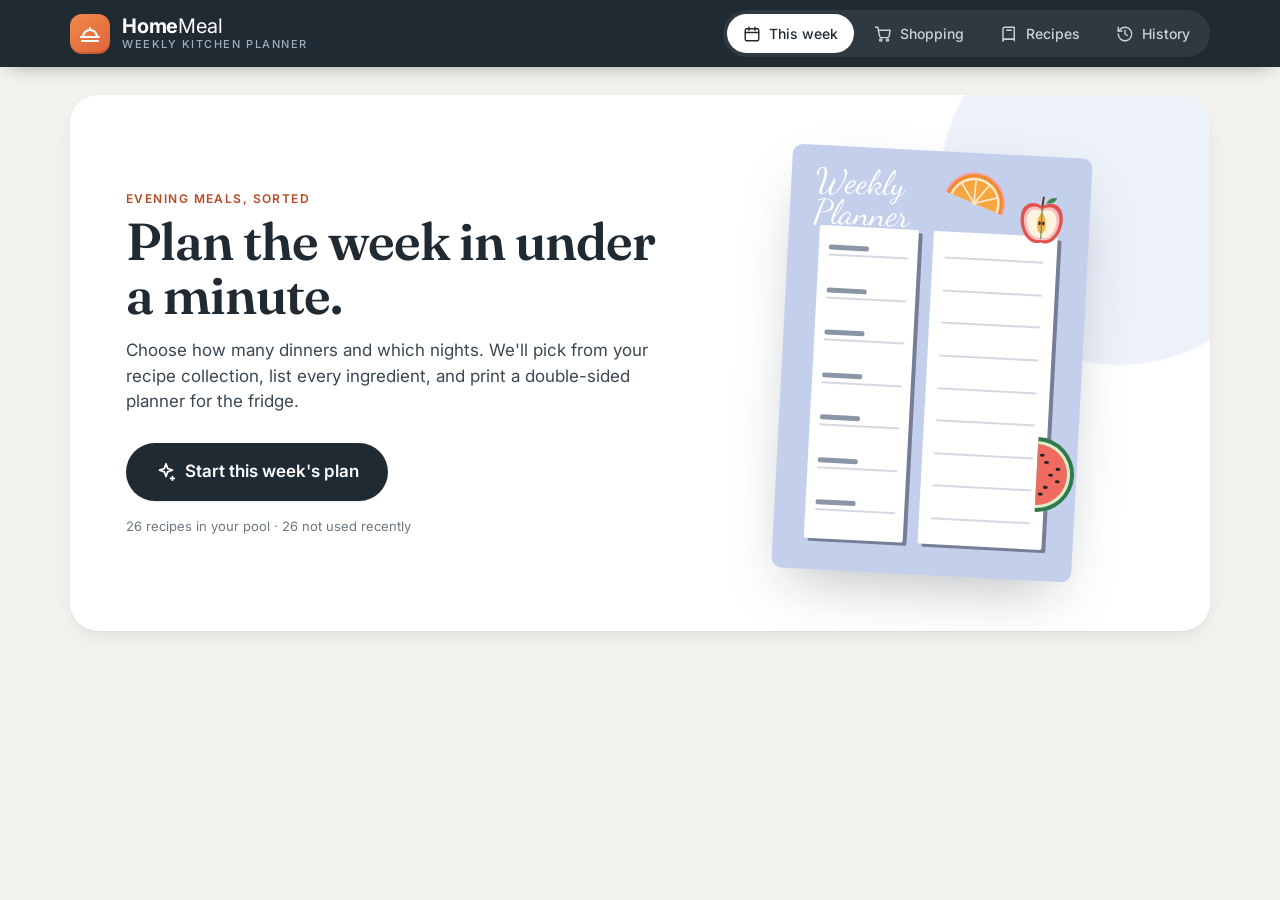
==== index.html @ 4d8102cd "Add weekly meal planner web app - Wizard to pick how many evening meals and which nights, with optio" ====
<!doctype html>
<html lang="en-GB">
<head>
  <meta charset="utf-8">
  <meta name="viewport" content="width=device-width, initial-scale=1, viewport-fit=cover">
  <meta name="theme-color" content="#1f2a33">
  <title>HomeMeal · Weekly Kitchen Planner</title>
  <link rel="preconnect" href="https://fonts.googleapis.com">
  <link rel="preconnect" href="https://fonts.gstatic.com" crossorigin>
  <link rel="stylesheet" href="https://fonts.googleapis.com/css2?family=Fraunces:opsz,wght@9..144,500;9..144,600&family=Inter:wght@400;500;600;700&family=Dancing+Script:wght@500;600&display=swap">
  <link rel="stylesheet" href="css/app.css">
  <link rel="stylesheet" href="css/sheets.css">
  <link rel="icon" href="data:image/svg+xml,%3Csvg xmlns='http://www.w3.org/2000/svg' viewBox='0 0 32 32'%3E%3Crect width='32' height='32' rx='8' fill='%231f2a33'/%3E%3Cpath d='M7 19h18M9 19a7 7 0 0 1 14 0M16 11v-2M8 23h16' stroke='%23f2a46b' stroke-width='2.2' fill='none' stroke-linecap='round'/%3E%3C/svg%3E">
</head>
<body>
  <!-- Icon + fruit sprite -->
  <svg class="sprite" aria-hidden="true" xmlns="http://www.w3.org/2000/svg">
    <defs>
      <symbol id="i-logo" viewBox="0 0 24 24"><path d="M3 15h18"/><path d="M5 15a7 7 0 0 1 14 0"/><path d="M12 8V6"/><path d="M4 19h16"/></symbol>
      <symbol id="i-shuffle" viewBox="0 0 24 24"><path d="M16 3h5v5"/><path d="M4 20 21 3"/><path d="M21 16v5h-5"/><path d="m15 15 6 6"/><path d="m4 4 5 5"/></symbol>
      <symbol id="i-lock" viewBox="0 0 24 24"><rect x="4" y="11" width="16" height="10" rx="2"/><path d="M8 11V7a4 4 0 0 1 8 0v4"/></symbol>
      <symbol id="i-unlock" viewBox="0 0 24 24"><rect x="4" y="11" width="16" height="10" rx="2"/><path d="M8 11V7a4 4 0 0 1 7.6-1.8"/></symbol>
      <symbol id="i-print" viewBox="0 0 24 24"><path d="M6 9V3h12v6"/><rect x="3" y="9" width="18" height="8" rx="2"/><path d="M7 14h10v7H7z"/></symbol>
      <symbol id="i-check" viewBox="0 0 24 24"><path d="M20 6 9 17l-5-5"/></symbol>
      <symbol id="i-plus" viewBox="0 0 24 24"><path d="M12 5v14M5 12h14"/></symbol>
      <symbol id="i-minus" viewBox="0 0 24 24"><path d="M5 12h14"/></symbol>
      <symbol id="i-upload" viewBox="0 0 24 24"><path d="M12 15V3"/><path d="m7 8 5-5 5 5"/><path d="M4 15v4a2 2 0 0 0 2 2h12a2 2 0 0 0 2-2v-4"/></symbol>
      <symbol id="i-download" viewBox="0 0 24 24"><path d="M12 3v12"/><path d="m7 10 5 5 5-5"/><path d="M4 15v4a2 2 0 0 0 2 2h12a2 2 0 0 0 2-2v-4"/></symbol>
      <symbol id="i-trash" viewBox="0 0 24 24"><path d="M4 7h16"/><path d="M9 7V4h6v3"/><path d="m6 7 1 13h10l1-13"/></symbol>
      <symbol id="i-x" viewBox="0 0 24 24"><path d="M18 6 6 18M6 6l12 12"/></symbol>
      <symbol id="i-left" viewBox="0 0 24 24"><path d="m15 18-6-6 6-6"/></symbol>
      <symbol id="i-right" viewBox="0 0 24 24"><path d="m9 18 6-6-6-6"/></symbol>
      <symbol id="i-cart" viewBox="0 0 24 24"><circle cx="9" cy="20" r="1.5"/><circle cx="18" cy="20" r="1.5"/><path d="M2 3h3l2.6 12.2a2 2 0 0 0 2 1.6h8.5a2 2 0 0 0 2-1.6L21.5 7H6"/></symbol>
      <symbol id="i-book" viewBox="0 0 24 24"><path d="M4 5a2 2 0 0 1 2-2h13v16H6a2 2 0 0 0-2 2z"/><path d="M4 21a2 2 0 0 1 2-2h13v2"/><path d="M9 7h6"/></symbol>
      <symbol id="i-clock" viewBox="0 0 24 24"><circle cx="12" cy="12" r="9"/><path d="M12 7v5l3 2"/></symbol>
      <symbol id="i-calendar" viewBox="0 0 24 24"><rect x="3" y="5" width="18" height="16" rx="2"/><path d="M3 10h18M8 3v4M16 3v4"/></symbol>
      <symbol id="i-history" viewBox="0 0 24 24"><path d="M3 12a9 9 0 1 0 2.6-6.4L3 8"/><path d="M3 3v5h5"/><path d="M12 7v5l3 2"/></symbol>
      <symbol id="i-sparkle" viewBox="0 0 24 24"><path d="m12 3 1.8 5.2L19 10l-5.2 1.8L12 17l-1.8-5.2L5 10l5.2-1.8z"/><path d="M19 17v4M17 19h4"/></symbol>
      <symbol id="i-alert" viewBox="0 0 24 24"><path d="M10.3 4 2.6 18a2 2 0 0 0 1.7 3h15.4a2 2 0 0 0 1.7-3L13.7 4a2 2 0 0 0-3.4 0z"/><path d="M12 9v4M12 17h.01"/></symbol>
      <symbol id="i-users" viewBox="0 0 24 24"><circle cx="9" cy="8" r="3.5"/><path d="M2.5 20a6.5 6.5 0 0 1 13 0"/><path d="M16 4.6a3.5 3.5 0 0 1 0 6.8M18 14a6 6 0 0 1 3.5 6"/></symbol>
      <symbol id="i-search" viewBox="0 0 24 24"><circle cx="11" cy="11" r="7"/><path d="m20 20-3.5-3.5"/></symbol>
      <symbol id="i-file" viewBox="0 0 24 24"><path d="M14 3H6a1 1 0 0 0-1 1v16a1 1 0 0 0 1 1h12a1 1 0 0 0 1-1V8z"/><path d="M14 3v5h5M9 13h6M9 17h6"/></symbol>
      <symbol id="i-hat" viewBox="0 0 24 24"><path d="M6 14a4 4 0 0 1-.8-7.9A5 5 0 0 1 12 3a5 5 0 0 1 6.8 3.1A4 4 0 0 1 18 14"/><path d="M6 14v6h12v-6"/><path d="M6 17h12"/></symbol>

      <!-- Fruit illustrations for the printed planner -->
      <symbol id="f-orange" viewBox="0 0 100 56">
        <path d="M3 4a47 47 0 0 0 94 0z" fill="#f4a3a8"/>
        <path d="M6 4a44 44 0 0 0 88 0z" fill="#f08a2c"/>
        <path d="M11 4a39 39 0 0 0 78 0z" fill="#fde8c6"/>
        <path d="M15 4a35 35 0 0 0 70 0z" fill="#f6a640"/>
        <g stroke="#fde8c6" stroke-width="2.6" stroke-linecap="round">
          <path d="M50 4 78.3 24.6M50 4l10.8 33.3M50 4 39.2 37.3M50 4 21.7 24.6"/>
        </g>
        <circle cx="50" cy="5" r="3.2" fill="#fde8c6"/>
      </symbol>
      <symbol id="f-apple" viewBox="0 0 100 112">
        <path d="M58 18c4-9 12-13 22-12-3 9-10 13-22 12z" fill="#3f8a55"/>
        <path d="M50 26 52 6" stroke="#5b3a2a" stroke-width="4" stroke-linecap="round"/>
        <path d="M50 26C36 12 6 16 6 50c0 32 22 58 44 50 22 8 44-18 44-50 0-34-30-38-44-24z" fill="#e5514e"/>
        <path d="M50 32C38 20 13 24 13 52c0 27 19 49 37 42 18 7 37-15 37-42 0-28-25-32-37-20z" fill="#f6bfc2"/>
        <path d="M50 37C40 27 19 30 19 54c0 23 16 41 31 35 15 6 31-12 31-35 0-24-21-27-31-17z" fill="#fff3df"/>
        <path d="M50 36c-6 8-9 18-9 27s3 16 9 20c6-4 9-11 9-20s-3-19-9-27z" fill="#f3b24c"/>
        <path d="M50 30v62" stroke="#3f8a55" stroke-width="2"/>
        <ellipse cx="46" cy="60" rx="2.6" ry="4.2" fill="#4a2b1d"/>
        <ellipse cx="54" cy="60" rx="2.6" ry="4.2" fill="#4a2b1d"/>
      </symbol>
      <symbol id="f-melon" viewBox="0 0 100 56">
        <path d="M2 4a48 48 0 0 0 96 0z" fill="#2e7a4e"/>
        <path d="M7 4a43 43 0 0 0 86 0z" fill="#d6edc9"/>
        <path d="M11 4a39 39 0 0 0 78 0z" fill="#ef6b5f"/>
        <g fill="#2b2320">
          <ellipse cx="34" cy="16" rx="2" ry="3.2"/><ellipse cx="50" cy="22" rx="2" ry="3.2"/>
          <ellipse cx="66" cy="16" rx="2" ry="3.2"/><ellipse cx="42" cy="31" rx="2" ry="3.2"/>
          <ellipse cx="58" cy="31" rx="2" ry="3.2"/><ellipse cx="25" cy="10" rx="2" ry="3.2"/>
          <ellipse cx="75" cy="10" rx="2" ry="3.2"/>
        </g>
      </symbol>
    </defs>
  </svg>

  <header class="appbar">
    <div class="appbar-inner">
      <a class="brand" href="#week" aria-label="HomeMeal home">
        <span class="brand-mark"><svg class="ic"><use href="#i-logo"/></svg></span>
        <span class="brand-text"><b>Home</b>Meal<small>Weekly Kitchen Planner</small></span>
      </a>
      <nav class="tabs" role="tablist" aria-label="Sections">
        <button class="tab is-active" role="tab" data-tab="week" aria-selected="true"><svg class="ic"><use href="#i-calendar"/></svg><span>This week</span></button>
        <button class="tab" role="tab" data-tab="shop" aria-selected="false"><svg class="ic"><use href="#i-cart"/></svg><span>Shopping</span><em class="tab-badge" id="shopBadge" hidden></em></button>
        <button class="tab" role="tab" data-tab="recipes" aria-selected="false"><svg class="ic"><use href="#i-book"/></svg><span>Recipes</span></button>
        <button class="tab" role="tab" data-tab="history" aria-selected="false"><svg class="ic"><use href="#i-history"/></svg><span>History</span></button>
      </nav>
    </div>
  </header>

  <main id="main">
    <!-- ============ THIS WEEK ============ -->
    <section class="panel" id="tab-week" data-panel="week">
      <div class="hero" id="hero">
        <div class="hero-copy">
          <p class="eyebrow">Evening meals, sorted</p>
          <h1>Plan the week in under a minute.</h1>
          <p class="lede">Choose how many dinners and which nights. We'll pick from your recipe collection, list every ingredient, and print a double-sided planner for the fridge.</p>
          <button class="btn btn-primary btn-xl" id="startBtn" type="button">
            <svg class="ic"><use href="#i-sparkle"/></svg> Start this week's plan
          </button>
          <p class="hero-meta" id="heroMeta"></p>
        </div>
        <div class="hero-art" aria-hidden="true">
          <div class="mini-sheet">
            <svg class="mini-fruit f1"><use href="#f-orange"/></svg>
            <svg class="mini-fruit f2"><use href="#f-apple"/></svg>
            <svg class="mini-fruit f3"><use href="#f-melon"/></svg>
            <div class="mini-title">Weekly Planner</div>
            <div class="mini-cols"><div class="mini-days"><i></i><i></i><i></i><i></i><i></i><i></i><i></i></div><div class="mini-notes"><i></i><i></i><i></i><i></i><i></i><i></i><i></i><i></i><i></i></div></div>
          </div>
        </div>
      </div>

      <div id="weekView" hidden>
        <div class="week-head">
          <div>
            <p class="eyebrow" id="weekLabel">Week of</p>
            <h2 class="h-display">Your evening meals</h2>
            <div class="status-row"><span class="pill" id="planStatus"></span><span class="muted small" id="planSummary"></span></div>
          </div>
          <div class="week-actions">
            <button class="btn btn-ghost" id="newPlanBtn" type="button"><svg class="ic"><use href="#i-sparkle"/></svg>New plan</button>
            <button class="btn btn-ghost" id="rerollBtn" type="button"><svg class="ic"><use href="#i-shuffle"/></svg>Re-roll unlocked</button>
            <button class="btn btn-accent" id="confirmBtn" type="button"><svg class="ic"><use href="#i-check"/></svg>Confirm week</button>
          </div>
        </div>

        <ol class="day-list" id="dayList"></ol>

        <div class="print-panel">
          <div class="print-panel-head">
            <div>
              <h3>Print</h3>
              <p class="muted small">A4, double-sided (flip on long edge). Turn on <b>Background graphics</b> in the print dialog for the colours.</p>
            </div>
            <div class="print-actions">
              <label class="switch"><input type="checkbox" id="inkSaver"><span></span>Ink saver</label>
              <button class="btn btn-ghost" id="printCardsBtn" type="button"><svg class="ic"><use href="#i-book"/></svg>Recipe cards</button>
              <button class="btn btn-primary" id="printPlannerBtn" type="button"><svg class="ic"><use href="#i-print"/></svg>Print planner</button>
            </div>
          </div>
          <p class="fit-warning" id="fitWarning" hidden></p>
          <div class="preview-strip" id="previewStrip"></div>
        </div>
      </div>
    </section>

    <!-- ============ SHOPPING ============ -->
    <section class="panel" id="tab-shop" data-panel="shop" hidden>
      <div class="section-head">
        <div>
          <p class="eyebrow">For the weekly shop</p>
          <h2 class="h-display">Shopping list</h2>
          <p class="muted small" id="shopSummary"></p>
        </div>
        <div class="section-actions">
          <button class="btn btn-ghost" id="clearTicksBtn" type="button"><svg class="ic"><use href="#i-x"/></svg>Clear ticks</button>
          <button class="btn btn-primary" id="printShopBtn" type="button"><svg class="ic"><use href="#i-print"/></svg>Print list</button>
        </div>
      </div>
      <div id="shopEmpty" class="empty" hidden>
        <svg class="ic ic-xl"><use href="#i-cart"/></svg>
        <p>No meals planned yet.</p>
        <button class="btn btn-primary" type="button" data-action="start">Start this week's plan</button>
      </div>
      <div class="shop-grid" id="shopList"></div>
      <div class="card extras">
        <label for="extras"><b>Extras</b> <span class="muted small">— anything else for this shop</span></label>
        <textarea id="extras" rows="4" placeholder="e.g. birthday card, dishwasher tablets…"></textarea>
      </div>
    </section>

    <!-- ============ RECIPES ============ -->
    <section class="panel" id="tab-recipes" data-panel="recipes" hidden>
      <div class="section-head">
        <div>
          <p class="eyebrow">Your collection</p>
          <h2 class="h-display">Recipe pool</h2>
          <p class="muted small" id="recipeCount"></p>
        </div>
        <div class="section-actions">
          <button class="btn btn-ghost" id="exportRecipesBtn" type="button"><svg class="ic"><use href="#i-download"/></svg>Export recipes.json</button>
        </div>
      </div>

      <label class="dropzone" id="dropzone" tabindex="0">
        <input type="file" id="txtInput" accept=".txt,text/plain" multiple hidden>
        <span class="dz-icon"><svg class="ic"><use href="#i-upload"/></svg></span>
        <span class="dz-text"><b>Drop recipe .txt files here</b><span>or click to browse. Ingredients first, then an optional numbered method. Name files like <code>Chef - Recipe Title.txt</code>.</span></span>
      </label>

      <div class="filter-bar">
        <div class="search"><svg class="ic"><use href="#i-search"/></svg><input type="search" id="recipeSearch" placeholder="Search recipes or ingredients"></div>
        <div class="seg" id="recipeFilter" role="radiogroup" aria-label="Filter recipes">
          <button type="button" data-filter="all" class="is-on">All</button>
          <button type="button" data-filter="Chefs">Chefs</button>
          <button type="button" data-filter="Type2">Type2</button>
          <button type="button" data-filter="custom">Added</button>
        </div>
      </div>
      <div class="recipe-grid" id="recipeGrid"></div>
    </section>

    <!-- ============ HISTORY ============ -->
    <section class="panel" id="tab-history" data-panel="history" hidden>
      <div class="section-head">
        <div>
          <p class="eyebrow">So you don't eat the same thing twice</p>
          <h2 class="h-display">Meal history</h2>
          <p class="muted small" id="historySummary"></p>
        </div>
        <div class="section-actions">
          <button class="btn btn-ghost" id="importHistoryBtn" type="button"><svg class="ic"><use href="#i-upload"/></svg>Import</button>
          <input type="file" id="historyInput" accept=".json,application/json" hidden>
          <button class="btn btn-ghost" id="exportHistoryBtn" type="button"><svg class="ic"><use href="#i-download"/></svg>Export</button>
          <button class="btn btn-danger" id="resetHistoryBtn" type="button"><svg class="ic"><use href="#i-trash"/></svg>Reset</button>
        </div>
      </div>
      <p class="muted small">Confirmed meals are left out of random picks until you reset. Export downloads <code>history.json</code> — commit it to <code>data/</code> to keep it in the repo.</p>
      <ul class="history-list" id="historyList"></ul>
    </section>
  </main>

  <!-- ============ WIZARD ============ -->
  <dialog class="sheet-dialog" id="wizard" aria-labelledby="wizTitle">
    <form method="dialog" class="wizard" id="wizardForm">
      <header class="wiz-head">
        <div class="wiz-progress"><span id="wizBar"></span></div>
        <div class="wiz-title-row">
          <div>
            <p class="eyebrow" id="wizStep">Step 1 of 2</p>
            <h2 id="wizTitle">How many evening meals?</h2>
          </div>
          <button class="icon-btn" type="button" data-close aria-label="Close"><svg class="ic"><use href="#i-x"/></svg></button>
        </div>
      </header>

      <div class="wiz-body">
        <!-- Step 1 -->
        <div class="wiz-step" data-step="1">
          <div class="stepper big" aria-label="Number of meals">
            <button type="button" class="icon-btn round" id="mealsMinus" aria-label="Fewer meals"><svg class="ic"><use href="#i-minus"/></svg></button>
            <output id="mealsOut">5</output>
            <button type="button" class="icon-btn round" id="mealsPlus" aria-label="More meals"><svg class="ic"><use href="#i-plus"/></svg></button>
          </div>
          <p class="center muted" id="mealsHint">evening meals this week</p>

          <h3 class="field-title">Which nights?</h3>
          <div class="day-chips" id="dayChips"></div>

          <div class="field-row">
            <label class="field">
              <span>Week starting</span>
              <input type="date" id="weekStart">
            </label>
            <div class="field">
              <span>Cooking for</span>
              <div class="stepper small">
                <button type="button" class="icon-btn round" id="servMinus" aria-label="Fewer people"><svg class="ic"><use href="#i-minus"/></svg></button>
                <output id="servOut">2</output>
                <button type="button" class="icon-btn round" id="servPlus" aria-label="More people"><svg class="ic"><use href="#i-plus"/></svg></button>
              </div>
            </div>
          </div>
        </div>

        <!-- Step 2 -->
        <div class="wiz-step" data-step="2" hidden>
          <h3 class="field-title">Recipe pool</h3>
          <div class="seg wide" id="poolSeg" role="radiogroup">
            <button type="button" data-pool="all">All recipes</button>
            <button type="button" data-pool="chefs">Chefs only</button>
            <button type="button" data-pool="type2">Type2 only</button>
            <button type="button" data-pool="mix">Mix</button>
          </div>
          <div class="mix-row" id="mixRow" hidden>
            <span>Type2 meals in the mix</span>
            <div class="stepper small">
              <button type="button" class="icon-btn round" id="mixMinus" aria-label="Fewer Type2"><svg class="ic"><use href="#i-minus"/></svg></button>
              <output id="mixOut">2</output>
              <button type="button" class="icon-btn round" id="mixPlus" aria-label="More Type2"><svg class="ic"><use href="#i-plus"/></svg></button>
            </div>
          </div>

          <div id="chefBlock">
            <h3 class="field-title">Chefs to include</h3>
            <div class="chips" id="chefChips"></div>
          </div>

          <h3 class="field-title">Must-haves <span class="muted small">— at least this many</span></h3>
          <div class="must-grid" id="mustGrid"></div>

          <h3 class="field-title">Leave out</h3>
          <label class="switch block"><input type="checkbox" id="vegOnly"><span></span>Vegetarian meals only</label>
          <div class="chips" id="excludeChips"></div>

          <h3 class="field-title">History</h3>
          <label class="switch block"><input type="checkbox" id="avoidRecent" checked><span></span>Avoid meals used in previous weeks <span class="muted small" id="usedCount"></span></label>

          <p class="pool-count" id="poolCount"></p>
        </div>
      </div>

      <div class="problems pinned" id="wizProblems" role="alert" hidden></div>

      <footer class="wiz-foot">
        <button type="button" class="btn btn-ghost" id="wizBack" hidden><svg class="ic"><use href="#i-left"/></svg>Back</button>
        <span class="spacer"></span>
        <button type="button" class="btn btn-ghost" id="wizQuick">Use these settings</button>
        <button type="button" class="btn btn-primary" id="wizNext">Next<svg class="ic"><use href="#i-right"/></svg></button>
      </footer>
    </form>
  </dialog>

  <!-- ============ PROBLEMS / CONFIRM ============ -->
  <dialog class="sheet-dialog small" id="alertDialog">
    <div class="alert-body">
      <div class="alert-icon"><svg class="ic"><use href="#i-alert"/></svg></div>
      <h3 id="alertTitle"></h3>
      <div id="alertText"></div>
      <div class="alert-actions" id="alertActions"></div>
    </div>
  </dialog>

  <!-- ============ RECIPE VIEW ============ -->
  <dialog class="sheet-dialog" id="recipeDialog">
    <div class="recipe-view">
      <button class="icon-btn close-float" type="button" data-close aria-label="Close"><svg class="ic"><use href="#i-x"/></svg></button>
      <div id="recipeView"></div>
    </div>
  </dialog>

  <!-- ============ IMPORT REVIEW ============ -->
  <dialog class="sheet-dialog" id="importDialog" aria-labelledby="impTitle">
    <form class="wizard" id="importForm" method="dialog">
      <header class="wiz-head">
        <div class="wiz-title-row">
          <div>
            <p class="eyebrow" id="impStep">New recipe</p>
            <h2 id="impTitle">Check the details</h2>
          </div>
          <button class="icon-btn" type="button" data-close aria-label="Close"><svg class="ic"><use href="#i-x"/></svg></button>
        </div>
      </header>
      <div class="wiz-body">
        <div class="problems soft" id="impWarnings" hidden></div>
        <div class="field-row">
          <label class="field grow"><span>Title</span><input id="impTitleIn" required></label>
          <label class="field"><span>Chef</span><input id="impChef" list="chefList" required></label>
          <datalist id="chefList"></datalist>
        </div>
        <div class="field-row">
          <label class="field"><span>Serves</span><input id="impServes" type="number" min="1" max="20"></label>
          <label class="field"><span>Prep (mins)</span><input id="impPrep" type="number" min="0"></label>
          <label class="field"><span>Cook (mins)</span><input id="impCook" type="number" min="0"></label>
        </div>
        <label class="switch block"><input type="checkbox" id="impType2"><span></span>Type2 recipe (with Eat / Limit guidance)</label>
        <div class="field-row" id="impT2Row" hidden>
          <label class="field grow"><span>Eat</span><input id="impEat"></label>
          <label class="field grow"><span>Limit</span><input id="impLimit"></label>
        </div>
        <div class="field">
          <span>Protein</span>
          <div class="chips" id="impProtein"></div>
        </div>
        <label class="field"><span>Tags <em class="muted small">comma separated</em></span><input id="impTags"></label>
        <label class="field"><span>Ingredients <em class="muted small">one per line · prefix with "Sauce:" etc. for a sub-section</em></span><textarea id="impIngredients" rows="9" required></textarea></label>
        <label class="field"><span>Method <em class="muted small">one step per line (optional)</em></span><textarea id="impMethod" rows="6"></textarea></label>
      </div>
      <footer class="wiz-foot">
        <button type="button" class="btn btn-ghost" id="impSkip">Skip this file</button>
        <span class="spacer"></span>
        <button type="submit" class="btn btn-primary" id="impSave"><svg class="ic"><use href="#i-plus"/></svg>Add to recipe pool</button>
      </footer>
    </form>
  </dialog>

  <div class="drop-overlay" id="dropOverlay" hidden>
    <div><svg class="ic ic-xl"><use href="#i-upload"/></svg><p>Drop recipe .txt files to add them</p></div>
  </div>
  <div class="toast" id="toast" role="status" aria-live="polite"></div>

  <!-- Filled just before printing; the only thing visible on paper. -->
  <div id="print-area" aria-hidden="true"></div>

  <script src="js/planner.js"></script>
  <script src="js/store.js"></script>
  <script src="js/sheets.js"></script>
  <script src="js/app.js"></script>
</body>
</html>
---- css/app.css ----
/* HomeMealPlanner - app UI (screen). Print styles live in sheets.css. */
:root {
  --ink: #1f2a33;
  --ink-2: #3a4752;
  --muted: #6c7780;
  --bg: #f4f2ee;
  --surface: #ffffff;
  --surface-2: #faf9f6;
  --line: #e7e3dc;
  --line-2: #d9d3c9;
  --accent: #df6339;
  --accent-ink: #b84a24;
  --accent-soft: #fbe9e1;
  --herb: #2f7a5b;
  --herb-soft: #e3f1ea;
  --sky: #c3cfeb;
  --sky-soft: #edf1fa;
  --sun: #f3a43c;
  --danger: #c0392b;
  --radius: 18px;
  --radius-sm: 12px;
  --shadow-sm: 0 1px 2px rgba(31, 42, 51, .06), 0 1px 1px rgba(31, 42, 51, .04);
  --shadow: 0 1px 2px rgba(31, 42, 51, .05), 0 8px 24px -8px rgba(31, 42, 51, .12);
  --shadow-lg: 0 24px 60px -20px rgba(31, 42, 51, .35);
  --font: 'Inter', system-ui, -apple-system, 'Segoe UI', Roboto, sans-serif;
  --display: 'Fraunces', Georgia, 'Times New Roman', serif;
  --tap: 48px;
}

*, *::before, *::after { box-sizing: border-box; }
html { -webkit-text-size-adjust: 100%; }
body {
  margin: 0;
  font-family: var(--font);
  font-size: 15px;
  line-height: 1.5;
  color: var(--ink);
  background: var(--bg);
  -webkit-font-smoothing: antialiased;
}
button, input, select, textarea { font: inherit; color: inherit; }
button { cursor: pointer; }
[hidden] { display: none !important; }
code { font-size: .88em; background: rgba(31, 42, 51, .06); padding: .1em .35em; border-radius: 5px; }
.sprite { position: absolute; width: 0; height: 0; overflow: hidden; }

.ic { width: 20px; height: 20px; flex: none; fill: none; stroke: currentColor; stroke-width: 1.9; stroke-linecap: round; stroke-linejoin: round; }
.ic-xl { width: 44px; height: 44px; stroke-width: 1.4; }
.muted { color: var(--muted); }
.small { font-size: 13px; }
.center { text-align: center; }
.spacer { flex: 1; }
.eyebrow { margin: 0 0 4px; font-size: 12px; font-weight: 600; letter-spacing: .12em; text-transform: uppercase; color: var(--accent-ink); }
.h-display { font-family: var(--display); font-weight: 600; font-size: clamp(26px, 4vw, 34px); line-height: 1.1; margin: 0; letter-spacing: -.01em; }

/* ---------- App bar ---------- */
.appbar {
  position: sticky; top: 0; z-index: 20;
  background: var(--ink);
  color: #fff;
  box-shadow: 0 1px 0 rgba(255, 255, 255, .06), 0 6px 20px -10px rgba(0, 0, 0, .5);
}
.appbar-inner { max-width: 1180px; margin: 0 auto; padding: 10px 20px; display: flex; align-items: center; gap: 20px; }
.brand { display: flex; align-items: center; gap: 12px; color: inherit; text-decoration: none; }
.brand-mark { width: 40px; height: 40px; border-radius: 12px; background: linear-gradient(140deg, #f08a4b, var(--accent)); display: grid; place-items: center; box-shadow: inset 0 -2px 0 rgba(0, 0, 0, .15); }
.brand-mark .ic { width: 24px; height: 24px; stroke: #fff; stroke-width: 2.1; }
.brand-text { font-size: 20px; letter-spacing: -.01em; line-height: 1.05; font-weight: 400; }
.brand-text b { font-weight: 700; }
.brand-text small { display: block; font-size: 11px; letter-spacing: .14em; text-transform: uppercase; color: #9fb0bd; font-weight: 500; margin-top: 2px; }
.tabs { margin-left: auto; display: flex; gap: 4px; background: rgba(255, 255, 255, .07); padding: 4px; border-radius: 999px; }
.tab {
  position: relative; display: flex; align-items: center; gap: 8px;
  border: 0; background: transparent; color: #c8d3db;
  padding: 9px 16px; border-radius: 999px; font-weight: 500; font-size: 14px;
  transition: background .15s, color .15s;
}
.tab:hover { color: #fff; }
.tab.is-active { background: #fff; color: var(--ink); }
.tab .ic { width: 18px; height: 18px; }
.tab-badge { font-style: normal; font-size: 11px; font-weight: 700; background: var(--accent); color: #fff; border-radius: 999px; padding: 1px 7px; min-width: 20px; text-align: center; }

main { max-width: 1180px; margin: 0 auto; padding: 28px 20px 120px; }

/* ---------- Buttons ---------- */
.btn {
  display: inline-flex; align-items: center; justify-content: center; gap: 8px;
  min-height: 44px; padding: 0 18px; border-radius: 999px;
  border: 1px solid transparent; font-weight: 600; font-size: 14px; white-space: nowrap;
  transition: transform .08s, background .15s, border-color .15s, box-shadow .15s;
}
.btn:active:not(:disabled) { transform: translateY(1px); }
.btn:disabled { opacity: .45; cursor: not-allowed; }
.btn .ic { width: 18px; height: 18px; }
.btn-primary { background: var(--ink); color: #fff; box-shadow: var(--shadow-sm); }
.btn-primary:hover:not(:disabled) { background: #2c3b47; }
.btn-accent { background: var(--accent); color: #fff; }
.btn-accent:hover:not(:disabled) { background: var(--accent-ink); }
.btn-ghost { background: var(--surface); border-color: var(--line-2); color: var(--ink); }
.btn-ghost:hover:not(:disabled) { border-color: var(--ink-2); }
.btn-danger { background: var(--surface); border-color: #efc4bd; color: var(--danger); }
.btn-danger:hover:not(:disabled) { background: #fdf0ee; }
.btn-xl { min-height: 58px; padding: 0 28px; font-size: 17px; }
.btn-xl .ic { width: 22px; height: 22px; }
.btn-sm { min-height: 36px; padding: 0 14px; font-size: 13px; }

.icon-btn {
  display: inline-flex; align-items: center; justify-content: center; gap: 6px;
  min-width: 40px; height: 40px; padding: 0 10px; border-radius: 12px;
  border: 1px solid var(--line-2); background: var(--surface); color: var(--ink-2);
  font-size: 13px; font-weight: 600;
  transition: background .15s, border-color .15s, color .15s;
}
.icon-btn:hover:not(:disabled) { border-color: var(--ink-2); color: var(--ink); }
.icon-btn:disabled { opacity: .35; cursor: not-allowed; }
.icon-btn.round { border-radius: 999px; padding: 0; width: 40px; }
.icon-btn.subtle { border-color: transparent; background: transparent; }
.icon-btn.is-on { background: var(--ink); border-color: var(--ink); color: #fff; }

/* ---------- Hero ---------- */
.hero {
  display: grid; grid-template-columns: 1.1fr .9fr; gap: 40px; align-items: center;
  background: var(--surface); border-radius: 28px; padding: 56px; box-shadow: var(--shadow);
  overflow: hidden; position: relative;
}
.hero::before {
  content: ''; position: absolute; right: -120px; top: -120px; width: 420px; height: 420px; border-radius: 50%;
  background: radial-gradient(circle, var(--sky-soft) 0, var(--sky-soft) 60%, transparent 61%);
}
.hero-copy { position: relative; }
.hero h1 { font-family: var(--display); font-weight: 600; font-size: clamp(34px, 5vw, 52px); line-height: 1.04; letter-spacing: -.02em; margin: 6px 0 16px; }
.lede { font-size: 17px; color: var(--ink-2); max-width: 34em; margin: 0 0 28px; }
.hero-meta { margin: 16px 0 0; font-size: 13px; color: var(--muted); }
.hero-art { position: relative; display: grid; place-items: center; }
.mini-sheet {
  position: relative; width: min(300px, 100%); aspect-ratio: 210 / 297; background: var(--sky);
  border-radius: 10px; box-shadow: var(--shadow-lg); transform: rotate(3deg); padding: 18% 7% 7%; overflow: hidden;
}
.mini-title { position: absolute; top: 5%; left: 8%; font-family: 'Dancing Script', cursive; color: #fff; font-size: 34px; line-height: .9; width: 3em; }
.mini-fruit { position: absolute; height: auto; aspect-ratio: 100 / 56; overflow: visible; }
.mini-fruit.f2 { aspect-ratio: 100 / 112; }
.mini-fruit.f1 { width: 22%; right: 26%; top: 4%; transform: rotate(200deg); }
.mini-fruit.f2 { width: 16%; right: 8%; top: 9%; }
.mini-fruit.f3 { width: 26%; right: -6%; bottom: 20%; transform: rotate(270deg); }
.mini-cols { display: grid; grid-template-columns: 1fr 1.25fr; gap: 6%; height: 100%; }
.mini-days, .mini-notes { background: #fff; border-radius: 2px; box-shadow: 4px 3px 0 rgba(40, 46, 66, .5); display: flex; flex-direction: column; justify-content: space-around; padding: 8% 10%; }
.mini-days i, .mini-notes i { display: block; height: 2px; background: #d5d9e2; }
.mini-days i::before { content: ''; display: block; width: 50%; height: 5px; margin-top: -9px; background: #8a95a6; border-radius: 2px; }

/* ---------- Week view ---------- */
.week-head { display: flex; align-items: flex-end; justify-content: space-between; gap: 20px; flex-wrap: wrap; margin-bottom: 20px; }
.status-row { display: flex; align-items: center; gap: 12px; margin-top: 10px; flex-wrap: wrap; }
.pill { display: inline-flex; align-items: center; gap: 6px; padding: 4px 12px; border-radius: 999px; font-size: 12px; font-weight: 600; }
.pill::before { content: ''; width: 7px; height: 7px; border-radius: 50%; background: currentColor; }
.pill-ok { background: var(--herb-soft); color: var(--herb); }
.pill-draft { background: #fff3dd; color: #a0620e; }
.week-actions { display: flex; gap: 10px; flex-wrap: wrap; }

.day-list { list-style: none; margin: 0; padding: 0; display: grid; gap: 10px; }
.day-card {
  display: grid; grid-template-columns: 76px 1fr auto; gap: 18px; align-items: center;
  background: var(--surface); border-radius: var(--radius); padding: 16px 18px; box-shadow: var(--shadow-sm);
  border: 1px solid transparent; transition: border-color .15s, box-shadow .15s;
}
.day-card:hover { box-shadow: var(--shadow); }
.day-card.is-locked { border-color: var(--ink); }
.day-card.is-off { background: transparent; box-shadow: none; border: 1px dashed var(--line-2); padding-top: 10px; padding-bottom: 10px; }
.dc-day { display: flex; flex-direction: column; align-items: center; justify-content: center; height: 64px; border-radius: 14px; background: var(--sky-soft); color: var(--ink); }
.day-card.is-locked .dc-day { background: var(--ink); color: #fff; }
.day-card.is-off .dc-day { background: transparent; height: 40px; color: var(--muted); }
.dc-dow { font-weight: 700; font-size: 17px; letter-spacing: .02em; }
.dc-date { font-size: 11px; color: inherit; opacity: .7; }
.dc-main { min-width: 0; display: flex; flex-direction: column; gap: 6px; }
.dc-title { all: unset; cursor: pointer; font-family: var(--display); font-size: 20px; font-weight: 600; line-height: 1.2; }
.dc-title:hover { text-decoration: underline; text-decoration-color: var(--accent); text-underline-offset: 4px; }
.dc-title:focus-visible { outline: 2px solid var(--accent); outline-offset: 3px; border-radius: 4px; }
.dc-meta { display: flex; flex-wrap: wrap; gap: 6px; align-items: center; }
.dc-time { display: inline-flex; align-items: center; gap: 4px; font-size: 12px; color: var(--muted); margin-left: 4px; }
.dc-time .ic { width: 14px; height: 14px; }
.dc-note { margin: 0; display: flex; align-items: center; gap: 6px; font-size: 12px; color: #9a5a12; }
.dc-note .ic { width: 14px; height: 14px; }
.dc-pick {
  max-width: 340px; height: 34px; border-radius: 10px; border: 1px solid var(--line); background: var(--surface-2);
  font-size: 13px; color: var(--muted); padding: 0 10px;
}
.dc-pick:hover, .dc-pick:focus { border-color: var(--line-2); color: var(--ink); }
.dc-actions { display: flex; gap: 6px; align-items: center; }

.chip { display: inline-flex; align-items: center; gap: 4px; padding: 3px 10px; border-radius: 999px; background: var(--surface-2); border: 1px solid var(--line); font-size: 12px; font-weight: 500; color: var(--ink-2); text-transform: capitalize; }
.chip .ic { width: 13px; height: 13px; }
.chip-chef { background: var(--accent-soft); border-color: transparent; color: var(--accent-ink); text-transform: none; }
.chip-t2 { background: var(--herb-soft); border-color: transparent; color: var(--herb); text-transform: none; }

/* ---------- Print panel ---------- */
.print-panel { margin-top: 32px; background: var(--surface); border-radius: 24px; padding: 24px; box-shadow: var(--shadow); }
.print-panel-head { display: flex; justify-content: space-between; align-items: flex-start; gap: 20px; flex-wrap: wrap; margin-bottom: 18px; }
.print-panel h3 { margin: 0 0 2px; font-family: var(--display); font-size: 22px; font-weight: 600; }
.print-panel p { margin: 0; max-width: 40em; }
.print-actions { display: flex; align-items: center; gap: 10px; flex-wrap: wrap; }
.fit-warning { background: #fff3dd; color: #8a540c; padding: 10px 14px; border-radius: 12px; font-size: 13px; margin: 0 0 16px; }
.preview-strip { display: grid; grid-template-columns: 1fr 1fr; gap: 24px; background: var(--surface-2); border-radius: 18px; padding: 24px; border: 1px solid var(--line); }

/* ---------- Switch ---------- */
.switch { display: inline-flex; align-items: center; gap: 10px; font-size: 14px; font-weight: 500; cursor: pointer; user-select: none; }
.switch.block { display: flex; margin: 4px 0 10px; }
.switch input { position: absolute; opacity: 0; width: 1px; height: 1px; }
.switch > span:first-of-type { width: 40px; height: 24px; border-radius: 999px; background: var(--line-2); position: relative; transition: background .15s; flex: none; }
.switch > span:first-of-type::after { content: ''; position: absolute; top: 3px; left: 3px; width: 18px; height: 18px; border-radius: 50%; background: #fff; box-shadow: var(--shadow-sm); transition: transform .15s; }
.switch input:checked + span { background: var(--herb); }
.switch input:checked + span::after { transform: translateX(16px); }
.switch input:focus-visible + span { outline: 2px solid var(--accent); outline-offset: 2px; }

/* ---------- Section head ---------- */
.section-head { display: flex; justify-content: space-between; align-items: flex-end; gap: 20px; flex-wrap: wrap; margin-bottom: 20px; }
.section-head p { margin: 6px 0 0; }
.section-actions { display: flex; gap: 10px; flex-wrap: wrap; }
.card { background: var(--surface); border-radius: var(--radius); box-shadow: var(--shadow-sm); padding: 20px; }
.empty { text-align: center; padding: 48px 20px; color: var(--muted); background: var(--surface); border-radius: var(--radius); margin-bottom: 16px; }
.empty p { margin: 10px 0 18px; }
.empty-inline { padding: 24px 0; }
.fatal { display: flex; gap: 12px; align-items: flex-start; background: #fdecea; color: #8e2a1f; padding: 16px 18px; border-radius: 14px; margin-bottom: 20px; }
.fatal p { margin: 0; }

/* ---------- Shopping ---------- */
.shop-grid { display: grid; grid-template-columns: repeat(auto-fill, minmax(330px, 1fr)); gap: 14px; align-items: start; margin-bottom: 14px; }
.shop-card header { display: flex; align-items: center; gap: 12px; margin-bottom: 8px; }
.shop-card h3 { margin: 0; font-family: var(--display); font-size: 18px; font-weight: 600; line-height: 1.2; }
.shop-card h3 + p { margin: 0; }
.shop-card h4 { margin: 12px 0 2px; font-size: 11px; letter-spacing: .12em; text-transform: uppercase; color: var(--accent-ink); }
.day-pill { flex: none; display: grid; place-items: center; width: 48px; height: 48px; border-radius: 14px; background: var(--sky-soft); font-weight: 700; font-size: 14px; }
.day-pill.alt { background: var(--accent-soft); color: var(--accent-ink); }
.tick-list { list-style: none; margin: 0; padding: 0; }
.tick { display: flex; align-items: center; gap: 14px; min-height: var(--tap); padding: 6px 4px; border-bottom: 1px solid var(--line); cursor: pointer; -webkit-tap-highlight-color: transparent; }
.tick-list li:last-child .tick { border-bottom: 0; }
.tick input { position: absolute; opacity: 0; width: 1px; height: 1px; }
.tick-box { flex: none; width: 26px; height: 26px; border-radius: 8px; border: 2px solid var(--line-2); display: grid; place-items: center; background: #fff; transition: background .12s, border-color .12s; }
.tick-box .ic { width: 16px; height: 16px; stroke: #fff; stroke-width: 3; opacity: 0; }
.tick.is-on .tick-box { background: var(--herb); border-color: var(--herb); }
.tick.is-on .tick-box .ic { opacity: 1; }
.tick.is-on .tick-text { color: var(--muted); text-decoration: line-through; }
.tick input:focus-visible + .tick-box { outline: 2px solid var(--accent); outline-offset: 2px; }
.tick-text { font-size: 15px; }
.extras label { display: block; margin-bottom: 8px; }
textarea, input[type="text"], input[type="search"], input[type="number"], input[type="date"], input:not([type]) {
  width: 100%; border: 1px solid var(--line-2); border-radius: 12px; padding: 10px 12px; background: #fff; font-size: 15px;
}
textarea:focus, input:focus { outline: none; border-color: var(--ink-2); box-shadow: 0 0 0 3px rgba(31, 42, 51, .08); }
textarea { resize: vertical; }
.check-note { background: #fff5d6; border-radius: 4px; padding: 0 3px; }

/* ---------- Recipes ---------- */
.dropzone {
  display: flex; align-items: center; gap: 18px; padding: 22px 24px; margin-bottom: 20px; cursor: pointer;
  border: 2px dashed var(--line-2); border-radius: var(--radius); background: var(--surface);
  transition: border-color .15s, background .15s;
}
.dropzone:hover, .dropzone:focus-visible { border-color: var(--accent); background: #fffaf7; outline: none; }
.dz-icon { flex: none; width: 52px; height: 52px; border-radius: 16px; background: var(--accent-soft); color: var(--accent-ink); display: grid; place-items: center; }
.dz-icon .ic { width: 26px; height: 26px; }
.dz-text b { display: block; font-size: 16px; }
.dz-text span { color: var(--muted); font-size: 13px; }
.filter-bar { display: flex; gap: 12px; flex-wrap: wrap; margin-bottom: 16px; align-items: center; }
.search { position: relative; flex: 1; min-width: 220px; }
.search .ic { position: absolute; left: 14px; top: 50%; transform: translateY(-50%); color: var(--muted); width: 18px; height: 18px; }
.search input { padding-left: 42px; height: 44px; border-radius: 999px; }
.seg { display: inline-flex; background: #ebe7e0; border-radius: 999px; padding: 4px; gap: 2px; }
.seg button { border: 0; background: transparent; padding: 8px 16px; border-radius: 999px; font-size: 13px; font-weight: 600; color: var(--ink-2); min-height: 36px; }
.seg button.is-on { background: #fff; color: var(--ink); box-shadow: var(--shadow-sm); }
.seg.wide { display: grid; grid-template-columns: repeat(4, 1fr); width: 100%; }
.recipe-grid { display: grid; grid-template-columns: repeat(auto-fill, minmax(250px, 1fr)); gap: 14px; }
.recipe-tile {
  all: unset; box-sizing: border-box; cursor: pointer; display: flex; flex-direction: column; gap: 10px;
  background: var(--surface); border-radius: var(--radius); padding: 18px; box-shadow: var(--shadow-sm);
  border: 1px solid transparent; transition: box-shadow .15s, border-color .15s, transform .15s;
}
.recipe-tile:hover { box-shadow: var(--shadow); transform: translateY(-1px); }
.recipe-tile:focus-visible { border-color: var(--accent); }
.rt-top { display: flex; align-items: center; gap: 6px; }
.rt-chef { font-size: 12px; font-weight: 600; color: var(--accent-ink); letter-spacing: .04em; text-transform: uppercase; margin-right: auto; }
.rt-title { font-family: var(--display); font-size: 18px; font-weight: 600; line-height: 1.25; }
.rt-chips { display: flex; flex-wrap: wrap; gap: 5px; }
.rt-foot { display: flex; gap: 12px; font-size: 12px; color: var(--muted); margin-top: auto; padding-top: 8px; border-top: 1px solid var(--line); }
.badge { font-size: 11px; font-weight: 600; padding: 2px 8px; border-radius: 999px; background: #efece6; color: var(--muted); }
.badge-new { background: var(--herb-soft); color: var(--herb); }

/* ---------- History ---------- */
.history-list { list-style: none; padding: 0; margin: 16px 0 0; display: grid; gap: 8px; }
.history-list li { display: flex; align-items: center; justify-content: space-between; gap: 12px; background: var(--surface); padding: 12px 16px; border-radius: 14px; box-shadow: var(--shadow-sm); }
.history-list b { display: block; font-weight: 600; }

/* ---------- Dialogs ---------- */
.sheet-dialog {
  border: 0; padding: 0; border-radius: 26px; width: min(640px, calc(100vw - 32px)); max-height: min(860px, calc(100dvh - 32px));
  box-shadow: var(--shadow-lg); background: var(--surface); color: var(--ink); overflow: hidden;
}
.sheet-dialog.small { width: min(460px, calc(100vw - 32px)); }
.sheet-dialog::backdrop { background: rgba(20, 28, 34, .5); backdrop-filter: blur(3px); }
.sheet-dialog[open] { animation: pop .22s cubic-bezier(.2, .9, .3, 1.2); }
@keyframes pop { from { opacity: 0; transform: translateY(12px) scale(.98); } }
.wizard { display: flex; flex-direction: column; max-height: inherit; margin: 0; }
.wiz-head { padding: 0 28px; flex: none; }
.wiz-progress { height: 4px; background: var(--line); margin: 0 -28px; }
.wiz-progress span { display: block; height: 100%; background: var(--accent); transition: width .25s; }
.wiz-title-row { display: flex; justify-content: space-between; align-items: flex-start; gap: 12px; padding: 22px 0 8px; }
.wiz-title-row h2 { margin: 0; font-family: var(--display); font-size: 26px; font-weight: 600; line-height: 1.15; }
.wiz-body { padding: 8px 28px 20px; overflow-y: auto; flex: 1; }
.wiz-foot { display: flex; gap: 10px; align-items: center; padding: 16px 28px; border-top: 1px solid var(--line); background: var(--surface-2); flex: none; }
.field-title { font-size: 13px; font-weight: 700; letter-spacing: .06em; text-transform: uppercase; color: var(--ink-2); margin: 24px 0 10px; }
.field-title .muted { text-transform: none; letter-spacing: 0; font-weight: 500; }
.stepper { display: flex; align-items: center; justify-content: center; gap: 18px; }
.stepper output { font-variant-numeric: tabular-nums; font-weight: 700; text-align: center; }
.stepper.big { margin-top: 10px; }
.stepper.big output { font-family: var(--display); font-size: 76px; line-height: 1; min-width: 1.2em; }
.stepper.big .icon-btn { width: 56px; height: 56px; }
.stepper.small { justify-content: flex-start; gap: 12px; }
.stepper.small output { font-size: 20px; min-width: 1.4em; }
.stepper.tiny { gap: 8px; }
.stepper.tiny .icon-btn { width: 32px; height: 32px; min-width: 32px; }
.stepper.tiny .icon-btn .ic { width: 16px; height: 16px; }
.stepper.tiny output { min-width: 1em; }
#mealsHint { margin: 6px 0 0; }
.day-chips { display: grid; grid-template-columns: repeat(7, 1fr); gap: 8px; }
.day-chip {
  display: flex; flex-direction: column; align-items: center; justify-content: center; gap: 2px; min-height: 64px;
  border: 1.5px solid var(--line-2); border-radius: 16px; background: #fff; transition: all .12s;
}
.day-chip b { font-size: 15px; }
.day-chip small { font-size: 11px; color: var(--muted); }
.day-chip.is-on { background: var(--ink); border-color: var(--ink); color: #fff; }
.day-chip.is-on small { color: #b9c6d0; }
.field-row { display: flex; gap: 14px; margin-top: 22px; flex-wrap: wrap; }
.field { display: flex; flex-direction: column; gap: 6px; min-width: 120px; flex: 1; margin-top: 14px; }
.field-row .field { margin-top: 0; }
.field > span { font-size: 13px; font-weight: 600; color: var(--ink-2); }
.field.grow { flex: 2; }
.chips { display: flex; flex-wrap: wrap; gap: 8px; }
.chip-btn {
  display: inline-flex; align-items: center; gap: 6px; min-height: 38px; padding: 0 14px;
  border-radius: 999px; border: 1.5px solid var(--line-2); background: #fff; font-size: 13px; font-weight: 600; color: var(--ink-2);
  text-transform: capitalize; transition: all .12s;
}
.chip-btn .ic { width: 14px; height: 14px; }
.chip-btn.is-on { background: var(--ink); border-color: var(--ink); color: #fff; }
.chip-btn.ex.is-on { background: #fdecea; border-color: #f1b8ae; color: var(--danger); text-decoration: line-through; }
#chefChips .chip-btn { text-transform: none; }
.must-grid { display: grid; grid-template-columns: repeat(auto-fill, minmax(min(190px, 100%), 1fr)); gap: 8px; }
.wiz-body > *, .wiz-step > * { min-width: 0; }
.must { min-width: 0; display: flex; align-items: center; justify-content: space-between; gap: 8px; padding: 6px 6px 6px 14px; border-radius: 14px; border: 1.5px solid var(--line); font-size: 13px; font-weight: 600; text-transform: capitalize; }
.must.is-on { border-color: var(--herb); background: var(--herb-soft); }
.mix-row { display: flex; align-items: center; justify-content: space-between; margin-top: 12px; padding: 8px 8px 8px 14px; border-radius: 14px; background: var(--surface-2); font-size: 14px; font-weight: 500; }
.pool-count { margin: 22px 0 0; padding: 12px 14px; background: var(--sky-soft); border-radius: 12px; font-size: 14px; }
.pool-count.is-low { background: #fff3dd; color: #8a540c; }
.problems { margin-top: 18px; padding: 16px; border-radius: 14px; background: #fdecea; color: #7d2418; }
.problems.pinned { flex: none; margin: 0 28px 14px; max-height: 40vh; overflow-y: auto; }
.problems.soft { background: #fff6e5; color: #7a4a0c; margin: 4px 0 8px; }
.problems.soft p { margin: 4px 0; display: flex; gap: 8px; align-items: flex-start; font-size: 13px; }
.problems.soft .ic { width: 16px; height: 16px; margin-top: 2px; }
.problems-title { margin: 0 0 6px; font-weight: 700; display: flex; align-items: center; gap: 8px; }
.problems ul { margin: 0; padding-left: 20px; }
.problems li { margin: 4px 0; }
.problems-actions { display: flex; gap: 8px; flex-wrap: wrap; margin-top: 12px; }
.alert-body { padding: 28px; }
.alert-icon { width: 48px; height: 48px; border-radius: 14px; background: #fff3dd; color: #a0620e; display: grid; place-items: center; margin-bottom: 14px; }
.alert-body h3 { margin: 0 0 8px; font-family: var(--display); font-size: 22px; }
.alert-body .problems { margin-top: 8px; }
.alert-body .problems-title { display: none; }
.alert-actions { display: flex; gap: 10px; justify-content: flex-end; margin-top: 22px; }
.recipe-view { position: relative; overflow-y: auto; max-height: inherit; padding: 28px; }
.close-float { position: absolute; top: 18px; right: 18px; z-index: 1; }
.rv-actions { display: flex; gap: 8px; justify-content: flex-end; margin-top: 20px; }
.recipe-view .rcard header { padding-right: 48px; }

/* Recipe card (screen) */
.rcard header { border-bottom: 1px solid var(--line); padding-bottom: 14px; margin-bottom: 16px; }
.rc-day { margin: 0; font-size: 12px; font-weight: 700; letter-spacing: .12em; text-transform: uppercase; color: var(--accent-ink); }
.rcard h2 { font-family: var(--display); font-weight: 600; font-size: 28px; line-height: 1.12; margin: 2px 0 8px; }
.rc-meta { display: flex; flex-wrap: wrap; gap: 6px; margin: 0; }
.rc-meta span { font-size: 12px; font-weight: 600; background: var(--surface-2); border: 1px solid var(--line); padding: 3px 10px; border-radius: 999px; }
.rc-meta span:first-child { background: var(--accent-soft); border-color: transparent; color: var(--accent-ink); }
.rc-warn { margin: 10px 0 0; font-size: 13px; color: #9a5a12; }
.rc-body { display: grid; grid-template-columns: 1fr 1.3fr; gap: 26px; }
.rc-body h3 { font-size: 12px; letter-spacing: .12em; text-transform: uppercase; margin: 0 0 8px; color: var(--ink-2); }
.rc-body h4 { font-size: 11px; letter-spacing: .1em; text-transform: uppercase; margin: 12px 0 4px; color: var(--accent-ink); }
.rc-ing ul { list-style: none; padding: 0; margin: 0; }
.rc-ing li { padding: 5px 0; border-bottom: 1px solid var(--line); font-size: 14px; }
.rc-steps { margin: 0; padding-left: 20px; }
.rc-steps li { margin-bottom: 10px; font-size: 14px; }
.rc-steps li::marker { font-weight: 700; color: var(--accent-ink); }
.rc-nomethod { color: var(--muted); font-style: italic; font-size: 14px; margin: 0; }
.rc-t2 { display: grid; grid-template-columns: 1fr 1fr; gap: 12px; margin-top: 18px; }
.rc-t2 > div { background: var(--herb-soft); border-radius: 12px; padding: 12px 14px; }
.rc-t2 > div.limit { background: #fff1e6; }
.rc-t2 b { font-size: 12px; letter-spacing: .1em; text-transform: uppercase; }
.rc-t2 p { margin: 4px 0 0; font-size: 13px; }
.rc-note { margin: 16px 0 0; font-size: 13px; color: var(--muted); border-left: 3px solid var(--sun); padding-left: 10px; }

/* ---------- Drop overlay & toast ---------- */
.drop-overlay {
  position: fixed; inset: 0; z-index: 100; display: grid; place-items: center;
  background: rgba(31, 42, 51, .72); backdrop-filter: blur(4px); color: #fff; pointer-events: none;
}
.drop-overlay > div { text-align: center; border: 2px dashed rgba(255, 255, 255, .6); border-radius: 28px; padding: 48px 64px; }
.drop-overlay p { font-size: 20px; font-weight: 600; margin: 12px 0 0; }
.toast {
  position: fixed; left: 50%; bottom: 28px; z-index: 200; transform: translate(-50%, 20px); opacity: 0; pointer-events: none;
  background: var(--ink); color: #fff; padding: 12px 20px; border-radius: 999px; font-size: 14px; font-weight: 500;
  box-shadow: var(--shadow-lg); transition: opacity .2s, transform .2s; max-width: calc(100vw - 32px); text-align: center;
}
.toast.is-on { opacity: 1; transform: translate(-50%, 0); }

/* ---------- Responsive ---------- */
@media (max-width: 900px) {
  .hero { grid-template-columns: 1fr; padding: 36px 28px; }
  .hero-art { display: none; }
  .preview-strip { grid-template-columns: 1fr; padding: 14px; }
  .rc-body { grid-template-columns: 1fr; }
}
@media (max-width: 720px) {
  body { font-size: 15px; }
  .appbar-inner { padding: 10px 16px; }
  .tabs {
    position: fixed; left: 0; right: 0; bottom: 0; margin: 0; border-radius: 0; z-index: 30;
    background: var(--ink); padding: 6px 6px calc(6px + env(safe-area-inset-bottom)); justify-content: space-around;
    box-shadow: 0 -8px 24px -12px rgba(0, 0, 0, .5);
  }
  .tab { flex-direction: column; gap: 2px; padding: 6px 4px; font-size: 11px; flex: 1; border-radius: 14px; }
  .tab .ic { width: 22px; height: 22px; }
  .tab-badge { position: absolute; top: 2px; right: calc(50% - 26px); }
  main { padding: 18px 14px 110px; }
  .day-card { grid-template-columns: 56px 1fr; gap: 12px; padding: 14px; }
  .dc-day { height: 56px; }
  .dc-actions { grid-column: 1 / -1; justify-content: flex-end; }
  .dc-pick { max-width: none; }
  .week-actions .btn, .section-actions .btn { flex: 1; }
  .week-actions, .section-actions { width: 100%; }
  .print-actions { width: 100%; }
  .shop-grid { grid-template-columns: 1fr; }
  .tick-text { font-size: 16px; }
  .sheet-dialog { width: 100vw; max-width: 100vw; max-height: 100dvh; height: 100dvh; border-radius: 0; margin: 0; }
  .wiz-head, .wiz-body, .wiz-foot { padding-left: 18px; padding-right: 18px; }
  .wiz-progress { margin: 0 -18px; }
  .problems.pinned { margin: 0 18px 12px; }
  .must-grid { grid-template-columns: 1fr; }
  .day-chips { gap: 5px; }
  .day-chip { min-height: 56px; border-radius: 12px; }
  .day-chip small { display: none; }
  .seg.wide { grid-template-columns: 1fr 1fr; border-radius: 16px; }
  .seg.wide button { border-radius: 12px; }
  .rc-t2 { grid-template-columns: 1fr; }
  .toast { bottom: 90px; }
}
---- css/sheets.css ----
/* HomeMealPlanner - A4 sheets (planner, essentials, recipe cards, shopping list) and @media print. */

.sheet {
  --paper-blue: #b8c4e5;
  --rule: #8e939d;
  --sheet-ink: #2a2e37;
  position: relative;
  width: 210mm;
  height: 296.5mm; /* a hair under A4 so rounding never spills onto an extra page */
  overflow: hidden;
  background: var(--paper-blue);
  color: var(--sheet-ink);
  font-family: 'Inter', system-ui, sans-serif;
  -webkit-print-color-adjust: exact;
  print-color-adjust: exact;
}
.sheet-decor { position: absolute; inset: 0; pointer-events: none; }
.sheet .fruit { position: absolute; overflow: visible; }
.sheet .dot { position: absolute; width: 1.1mm; height: 1.1mm; border-radius: 50%; background: #fff; opacity: .85; }

.sheet-head { position: absolute; left: 13mm; top: 6mm; right: 12mm; height: 46mm; }
.sheet .script {
  margin: 0; font-family: 'Dancing Script', 'Segoe Script', 'Brush Script MT', cursive; font-weight: 500;
  color: #fff; font-size: 50pt; line-height: .9; letter-spacing: .01em;
}
.sheet-week {
  position: absolute; left: 1mm; top: 39.5mm; margin: 0; color: #fff;
  font-size: 7.5pt; letter-spacing: .16em; text-transform: uppercase; font-weight: 600;
}
.sheet-week b { margin-left: 2.5mm; letter-spacing: .02em; text-transform: none; font-weight: 600; font-size: 9pt; }

.sheet-cols {
  position: absolute; left: 10mm; right: 12mm; top: 54mm; bottom: 11mm;
  display: grid; grid-template-columns: 44fr 56fr; gap: 7mm;
}
.paper { position: relative; background: #fff; box-shadow: 1.8mm 1.4mm 0 rgba(50, 54, 70, .78); overflow: hidden; min-height: 0; }

/* Days column */
.paper.days { display: grid; grid-template-rows: repeat(7, 1fr); padding: 0 6mm; }
.day-row { border-bottom: .3mm solid var(--rule); padding: 3.4mm 0 2mm; min-height: 0; overflow: hidden; display: flex; flex-direction: column; }
.day-row:last-child { border-bottom: 0; }
.day-name { display: flex; justify-content: space-between; align-items: baseline; font-size: 13.5pt; letter-spacing: .07em; }
.day-date { font-size: 7pt; letter-spacing: .04em; color: #9aa0aa; }
.day-meal {
  margin-top: 2mm; padding-left: 2.4mm; border-left: 1mm solid var(--fc, #f08a2c);
  font-family: 'Fraunces', Georgia, serif; font-weight: 600; font-size: 11.5pt; line-height: 1.16; color: #1f2a33;
  display: -webkit-box; -webkit-line-clamp: 2; -webkit-box-orient: vertical; overflow: hidden;
}
.day-row:nth-child(3n+2) { --fc: #e5514e; }
.day-row:nth-child(3n) { --fc: #2e7a4e; }
.day-meta { margin-top: 1.2mm; padding-left: 3.4mm; font-size: 7.3pt; color: #6b7280; }
.day-meta .t2 { background: #e3f1ea; color: #2f7a5b; border-radius: 1.5mm; padding: 0 1.4mm; font-weight: 600; }

/* Ingredients / notes column */
.paper.notes { display: flex; flex-direction: column; padding: 4.5mm 6mm 4mm; }
.paper.notes h2 { margin: 0 0 3mm; font-weight: 400; font-size: 22pt; letter-spacing: .05em; line-height: 1.1; }
.ing-body { flex: 1; min-height: 0; display: flex; flex-direction: column; overflow: hidden; }
.ing-flow { flex: none; font-size: 9pt; line-height: 1.27; column-gap: 5mm; column-fill: balance; }
.ruled {
  flex: 1; min-height: 0;
  background-image: repeating-linear-gradient(to bottom, transparent 0, transparent 7.2mm, var(--rule) 7.2mm, var(--rule) 7.5mm);
}
.ing-block { margin-bottom: .75em; }
.ing-block h3 { display: flex; gap: .45em; align-items: baseline; margin: 0 0 .25em; font-size: 1.07em; font-weight: 700; line-height: 1.2; break-after: avoid; }
.ing-day { flex: none; font-size: .74em; font-weight: 700; letter-spacing: .05em; text-transform: uppercase; background: #c9d3ee; color: #1f2a33; border-radius: .25em; padding: .08em .45em; }
.ing-block h4 { margin: .35em 0 .1em; font-size: .78em; letter-spacing: .09em; text-transform: uppercase; color: #b84a24; break-after: avoid; }
.ing-block ul { list-style: none; margin: 0; padding: 0; }
.ing-block li { position: relative; padding-left: 1.25em; break-inside: avoid; }
.ing-block li::before { content: ''; position: absolute; left: .1em; top: .3em; width: .66em; height: .66em; border: .25mm solid var(--rule); border-radius: .12em; }
.sheet .check-note { background: #fff5d6; }

/* Essentials (page 2) */
.paper.ess { padding: 4mm 7mm; }
.ess-list { list-style: none; margin: 0; padding: 0; height: 100%; display: grid; grid-template-rows: repeat(10, 1fr); }
.ess-list li { display: flex; align-items: center; gap: 4.5mm; border-bottom: .3mm solid var(--rule); }
.ess-list li:last-child { border-bottom: 0; }
.ess-list .box { flex: none; width: 7mm; height: 7mm; border: .5mm solid var(--sheet-ink); border-radius: 1.2mm; }
.ess-name { font-size: 15pt; letter-spacing: .04em; }
.ess-line { flex: 1; }

/* Ink saver */
.ink-saver .sheet { background: #fff; }
.ink-saver .sheet .fruit.edge, .ink-saver .sheet .dot { display: none; }
.ink-saver .sheet .script { color: #7b8dc2; }
.ink-saver .sheet-week { color: #55607a; }
.ink-saver .paper { box-shadow: none; border: .35mm solid var(--rule); }

/* ---------- On-screen preview ---------- */
.sheet-frame { margin: 0; }
.sheet-scale {
  position: relative; width: 100%; aspect-ratio: 210 / 296.5; overflow: hidden; border-radius: 6px;
  background: #fff; box-shadow: 0 1px 2px rgba(31, 42, 51, .1), 0 14px 34px -14px rgba(31, 42, 51, .4);
}
.sheet-scale .sheet { position: absolute; top: 0; left: 0; transform-origin: 0 0; transform: scale(var(--k, .45)); }
.sheet-frame figcaption { text-align: center; font-size: 12px; font-weight: 600; color: var(--muted, #6c7780); margin-top: 10px; letter-spacing: .04em; }

/* Off-screen but laid out, so it can be measured before printing. */
#print-area { position: fixed; left: -10000px; top: 0; visibility: hidden; pointer-events: none; }

/* ---------- Recipe cards & shopping list (print) ---------- */
.cards-print .rcard {
  break-inside: avoid; page-break-inside: avoid; border: .3mm solid #cfcac1; border-radius: 3mm;
  padding: 6mm 7mm; margin-bottom: 6mm; font-size: 10pt; color: #1f2a33;
  -webkit-print-color-adjust: exact; print-color-adjust: exact;
}
.cards-print .rcard h2 { font-size: 18pt; }
.cards-print .rc-ing li, .cards-print .rc-steps li { font-size: 9.5pt; }
.cards-print .rc-ing li { padding: 1mm 0; }
.cards-print .rc-steps li { margin-bottom: 1.6mm; }
.cards-print .rc-body { grid-template-columns: 1fr 1.35fr; gap: 7mm; }

.shop-print { font-family: 'Inter', system-ui, sans-serif; color: #1f2a33; font-size: 10pt; }
.shop-print h1 { font-family: 'Fraunces', Georgia, serif; font-weight: 600; font-size: 22pt; margin: 0; }
.sp-week { margin: 1mm 0 6mm; color: #6c7780; }
.sp-cols { column-count: 2; column-gap: 9mm; }
.sp-meal { break-inside: avoid; page-break-inside: avoid; margin-bottom: 5mm; }
.sp-meal h3 { display: flex; gap: 2mm; align-items: baseline; font-size: 11pt; margin: 0 0 1.5mm; }
.sp-meal h4 { font-size: 7.5pt; letter-spacing: .1em; text-transform: uppercase; color: #b84a24; margin: 2mm 0 .5mm; }
.sp-meal ul { list-style: none; margin: 0; padding: 0; }
.sp-meal li { display: flex; gap: 2.2mm; padding: .7mm 0; border-bottom: .2mm solid #e5e1da; }
.shop-print .box { flex: none; width: 3.2mm; height: 3.2mm; border: .3mm solid #1f2a33; border-radius: .6mm; margin-top: .6mm; }

@media print {
  html, body { background: #fff !important; margin: 0 !important; padding: 0 !important; }
  body > *:not(#print-area):not(.sprite) { display: none !important; }
  #print-area { position: static; left: auto; visibility: visible; }
  #print-area .sheet { break-after: page; page-break-after: always; }
  #print-area .sheet:last-child { break-after: auto; page-break-after: auto; }
}
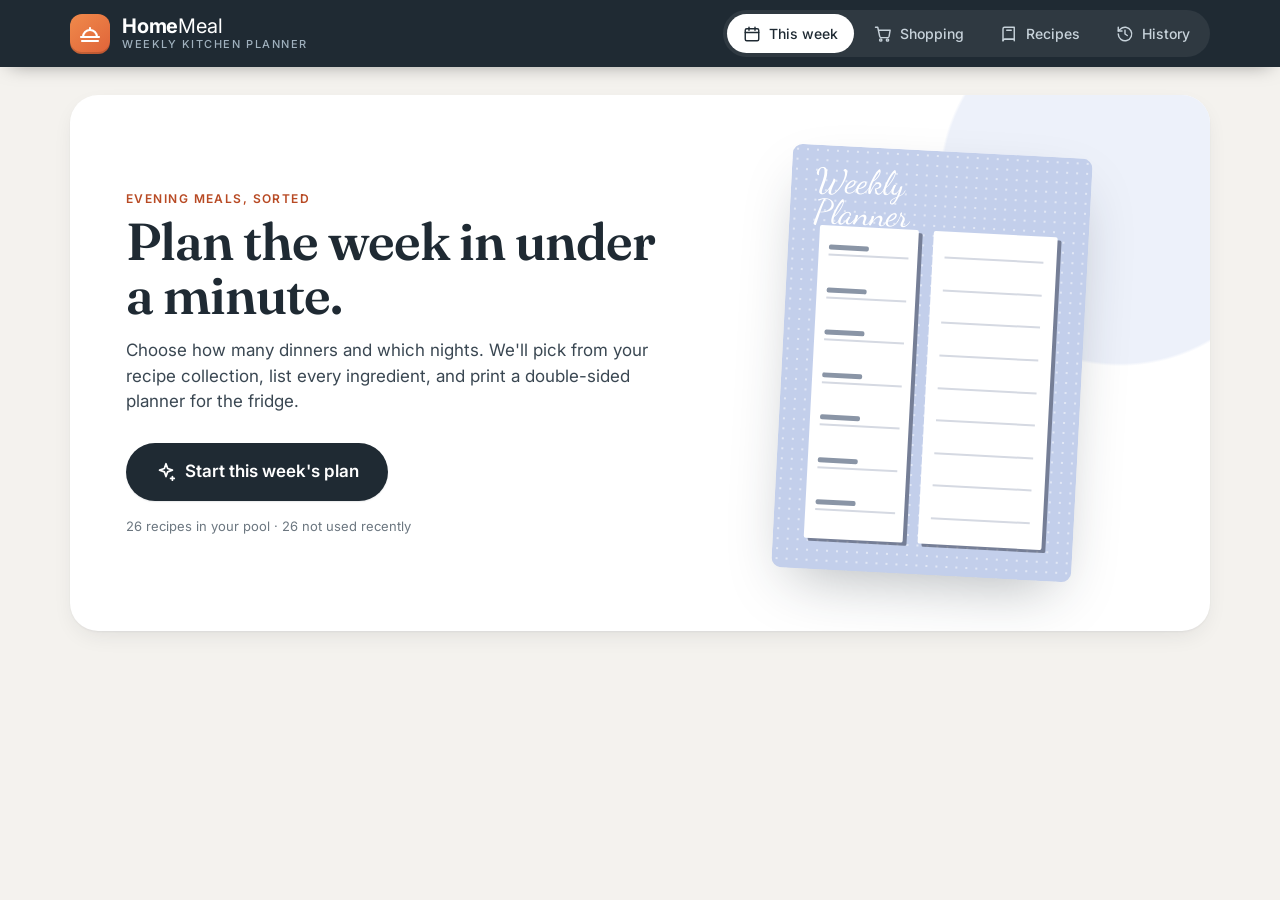
==== commit 17ff105e: "Simplify print design: plain dotted border, essentials as a lined list - Replace the fruit illustrat" ====
--- a/index.html
+++ b/index.html
@@ -41,40 +41,6 @@
       <symbol id="i-search" viewBox="0 0 24 24"><circle cx="11" cy="11" r="7"/><path d="m20 20-3.5-3.5"/></symbol>
       <symbol id="i-file" viewBox="0 0 24 24"><path d="M14 3H6a1 1 0 0 0-1 1v16a1 1 0 0 0 1 1h12a1 1 0 0 0 1-1V8z"/><path d="M14 3v5h5M9 13h6M9 17h6"/></symbol>
       <symbol id="i-hat" viewBox="0 0 24 24"><path d="M6 14a4 4 0 0 1-.8-7.9A5 5 0 0 1 12 3a5 5 0 0 1 6.8 3.1A4 4 0 0 1 18 14"/><path d="M6 14v6h12v-6"/><path d="M6 17h12"/></symbol>
-
-      <!-- Fruit illustrations for the printed planner -->
-      <symbol id="f-orange" viewBox="0 0 100 56">
-        <path d="M3 4a47 47 0 0 0 94 0z" fill="#f4a3a8"/>
-        <path d="M6 4a44 44 0 0 0 88 0z" fill="#f08a2c"/>
-        <path d="M11 4a39 39 0 0 0 78 0z" fill="#fde8c6"/>
-        <path d="M15 4a35 35 0 0 0 70 0z" fill="#f6a640"/>
-        <g stroke="#fde8c6" stroke-width="2.6" stroke-linecap="round">
-          <path d="M50 4 78.3 24.6M50 4l10.8 33.3M50 4 39.2 37.3M50 4 21.7 24.6"/>
-        </g>
-        <circle cx="50" cy="5" r="3.2" fill="#fde8c6"/>
-      </symbol>
-      <symbol id="f-apple" viewBox="0 0 100 112">
-        <path d="M58 18c4-9 12-13 22-12-3 9-10 13-22 12z" fill="#3f8a55"/>
-        <path d="M50 26 52 6" stroke="#5b3a2a" stroke-width="4" stroke-linecap="round"/>
-        <path d="M50 26C36 12 6 16 6 50c0 32 22 58 44 50 22 8 44-18 44-50 0-34-30-38-44-24z" fill="#e5514e"/>
-        <path d="M50 32C38 20 13 24 13 52c0 27 19 49 37 42 18 7 37-15 37-42 0-28-25-32-37-20z" fill="#f6bfc2"/>
-        <path d="M50 37C40 27 19 30 19 54c0 23 16 41 31 35 15 6 31-12 31-35 0-24-21-27-31-17z" fill="#fff3df"/>
-        <path d="M50 36c-6 8-9 18-9 27s3 16 9 20c6-4 9-11 9-20s-3-19-9-27z" fill="#f3b24c"/>
-        <path d="M50 30v62" stroke="#3f8a55" stroke-width="2"/>
-        <ellipse cx="46" cy="60" rx="2.6" ry="4.2" fill="#4a2b1d"/>
-        <ellipse cx="54" cy="60" rx="2.6" ry="4.2" fill="#4a2b1d"/>
-      </symbol>
-      <symbol id="f-melon" viewBox="0 0 100 56">
-        <path d="M2 4a48 48 0 0 0 96 0z" fill="#2e7a4e"/>
-        <path d="M7 4a43 43 0 0 0 86 0z" fill="#d6edc9"/>
-        <path d="M11 4a39 39 0 0 0 78 0z" fill="#ef6b5f"/>
-        <g fill="#2b2320">
-          <ellipse cx="34" cy="16" rx="2" ry="3.2"/><ellipse cx="50" cy="22" rx="2" ry="3.2"/>
-          <ellipse cx="66" cy="16" rx="2" ry="3.2"/><ellipse cx="42" cy="31" rx="2" ry="3.2"/>
-          <ellipse cx="58" cy="31" rx="2" ry="3.2"/><ellipse cx="25" cy="10" rx="2" ry="3.2"/>
-          <ellipse cx="75" cy="10" rx="2" ry="3.2"/>
-        </g>
-      </symbol>
     </defs>
   </svg>
 
@@ -108,9 +74,6 @@
         </div>
         <div class="hero-art" aria-hidden="true">
           <div class="mini-sheet">
-            <svg class="mini-fruit f1"><use href="#f-orange"/></svg>
-            <svg class="mini-fruit f2"><use href="#f-apple"/></svg>
-            <svg class="mini-fruit f3"><use href="#f-melon"/></svg>
             <div class="mini-title">Weekly Planner</div>
             <div class="mini-cols"><div class="mini-days"><i></i><i></i><i></i><i></i><i></i><i></i><i></i></div><div class="mini-notes"><i></i><i></i><i></i><i></i><i></i><i></i><i></i><i></i><i></i></div></div>
           </div>
--- a/css/app.css
+++ b/css/app.css
@@ -136,11 +136,7 @@
   border-radius: 10px; box-shadow: var(--shadow-lg); transform: rotate(3deg); padding: 18% 7% 7%; overflow: hidden;
 }
 .mini-title { position: absolute; top: 5%; left: 8%; font-family: 'Dancing Script', cursive; color: #fff; font-size: 34px; line-height: .9; width: 3em; }
-.mini-fruit { position: absolute; height: auto; aspect-ratio: 100 / 56; overflow: visible; }
-.mini-fruit.f2 { aspect-ratio: 100 / 112; }
-.mini-fruit.f1 { width: 22%; right: 26%; top: 4%; transform: rotate(200deg); }
-.mini-fruit.f2 { width: 16%; right: 8%; top: 9%; }
-.mini-fruit.f3 { width: 26%; right: -6%; bottom: 20%; transform: rotate(270deg); }
+.mini-sheet { background-image: radial-gradient(circle, rgba(255, 255, 255, .5) 1px, transparent 1.4px); background-size: 10px 10px; }
 .mini-cols { display: grid; grid-template-columns: 1fr 1.25fr; gap: 6%; height: 100%; }
 .mini-days, .mini-notes { background: #fff; border-radius: 2px; box-shadow: 4px 3px 0 rgba(40, 46, 66, .5); display: flex; flex-direction: column; justify-content: space-around; padding: 8% 10%; }
 .mini-days i, .mini-notes i { display: block; height: 2px; background: #d5d9e2; }
--- a/css/sheets.css
+++ b/css/sheets.css
@@ -8,15 +8,16 @@
   width: 210mm;
   height: 296.5mm; /* a hair under A4 so rounding never spills onto an extra page */
   overflow: hidden;
-  background: var(--paper-blue);
+  /* Plain, subtle white polka dots on the planner blue. */
+  background-color: var(--paper-blue);
+  background-image: radial-gradient(circle, rgba(255, 255, 255, .5) .55mm, transparent .65mm);
+  background-size: 7mm 7mm;
+  background-position: 3.5mm 0; /* keeps a dot row clear of the small header text */
   color: var(--sheet-ink);
   font-family: 'Inter', system-ui, sans-serif;
   -webkit-print-color-adjust: exact;
   print-color-adjust: exact;
 }
-.sheet-decor { position: absolute; inset: 0; pointer-events: none; }
-.sheet .fruit { position: absolute; overflow: visible; }
-.sheet .dot { position: absolute; width: 1.1mm; height: 1.1mm; border-radius: 50%; background: #fff; opacity: .85; }
 
 .sheet-head { position: absolute; left: 13mm; top: 6mm; right: 12mm; height: 46mm; }
 .sheet .script {
@@ -71,16 +72,11 @@
 
 /* Essentials (page 2) */
 .paper.ess { padding: 4mm 7mm; }
-.ess-list { list-style: none; margin: 0; padding: 0; height: 100%; display: grid; grid-template-rows: repeat(10, 1fr); }
-.ess-list li { display: flex; align-items: center; gap: 4.5mm; border-bottom: .3mm solid var(--rule); }
-.ess-list li:last-child { border-bottom: 0; }
-.ess-list .box { flex: none; width: 7mm; height: 7mm; border: .5mm solid var(--sheet-ink); border-radius: 1.2mm; }
-.ess-name { font-size: 15pt; letter-spacing: .04em; }
-.ess-line { flex: 1; }
+.ess-list { list-style: none; margin: 0; padding: 0; height: 100%; display: grid; }
+.ess-list li { display: flex; align-items: flex-end; padding: 0 1mm 1.6mm; border-bottom: .3mm solid var(--rule); font-size: 12.5pt; letter-spacing: .04em; }
 
 /* Ink saver */
 .ink-saver .sheet { background: #fff; }
-.ink-saver .sheet .fruit.edge, .ink-saver .sheet .dot { display: none; }
 .ink-saver .sheet .script { color: #7b8dc2; }
 .ink-saver .sheet-week { color: #55607a; }
 .ink-saver .paper { box-shadow: none; border: .35mm solid var(--rule); }
